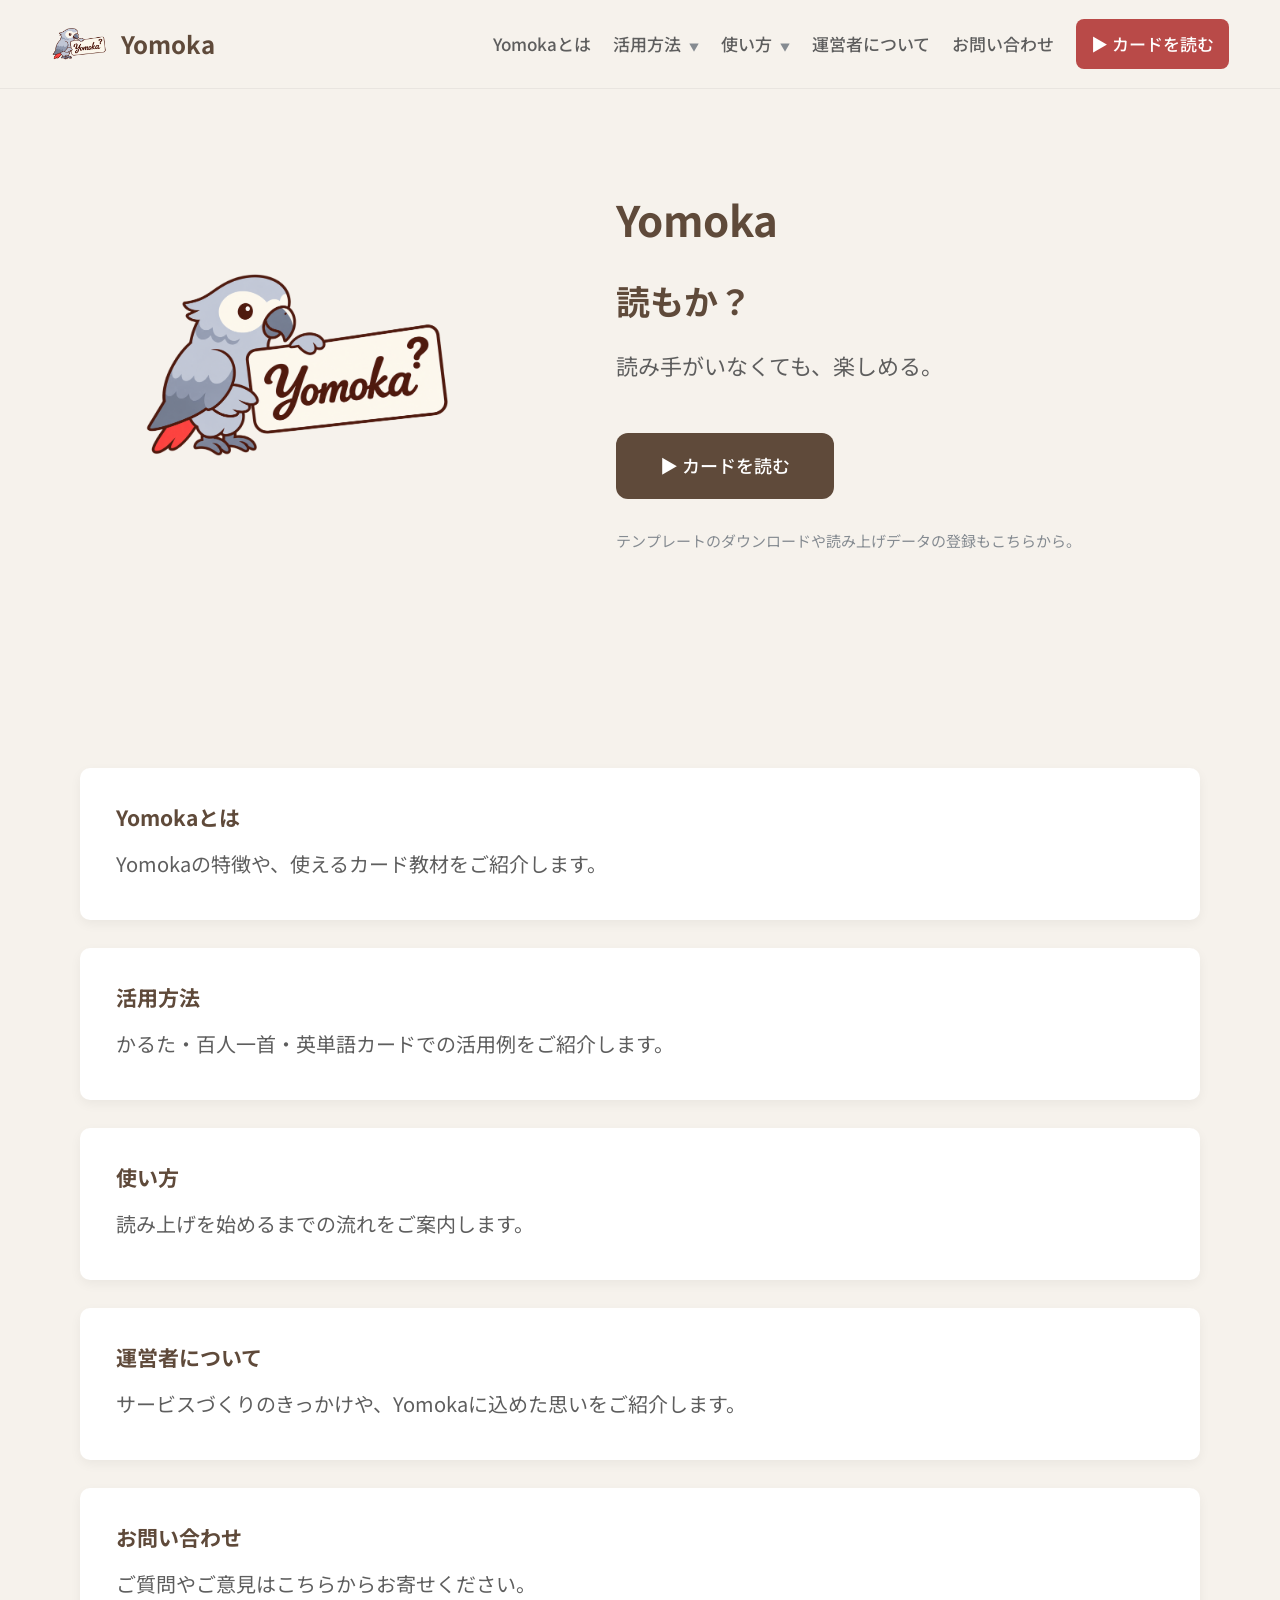
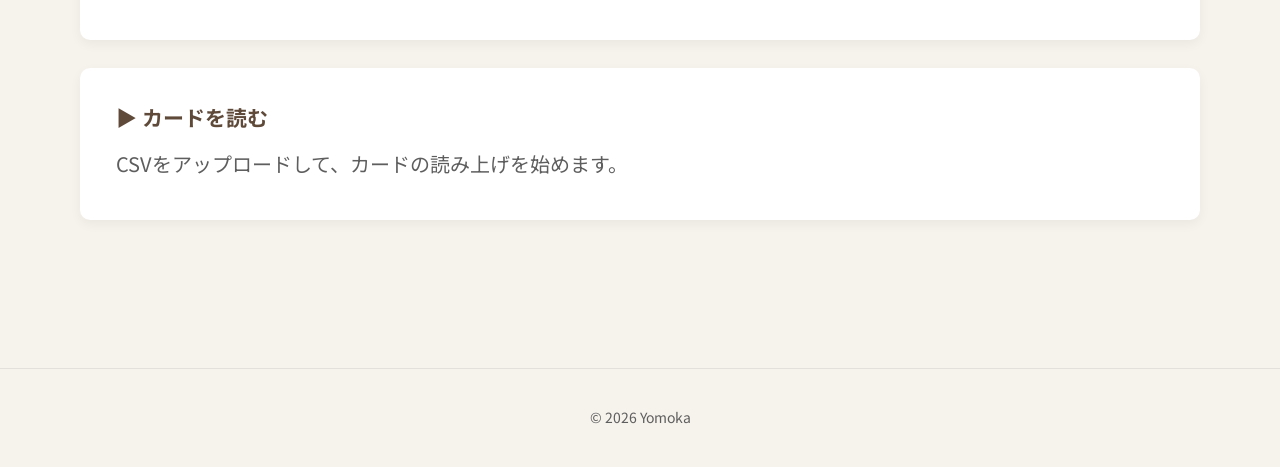
==== index.html @ 69b93a01 "Unify Yomoka site layout and typography" ====
<!DOCTYPE html>
<html lang="ja">
<head>
    <meta charset="UTF-8">
    <meta name="viewport" content="width=device-width, initial-scale=1.0">
    <title>Yomoka｜読もか？ 読み手がいなくても、楽しめる。</title>
    <meta name="description" content="Yomoka（読もか？）は、カード教材の読み手になってくれる読み上げサービスです。かるた・百人一首・英単語カードなどを一人でも楽しめます。">
    <link rel="stylesheet" href="css/style.css">
    <link rel="preconnect" href="https://fonts.googleapis.com">
    <link rel="preconnect" href="https://fonts.gstatic.com" crossorigin>
    <link href="https://fonts.googleapis.com/css2?family=Noto+Sans+JP:wght@400;500;700&display=swap" rel="stylesheet">
</head>
<body>

<header class="header">
    <div class="container header-inner">
        <a href="index.html" class="logo">
            <img src="images/logo.png" alt="Yomoka ロゴ">
            <span>Yomoka</span>
        </a>
        <nav aria-label="メインナビゲーション">
            <ul class="nav">
                <li><a href="about.html">Yomokaとは</a></li>
                <li class="nav-dropdown"><div class="nav-dropdown-label"><a href="use-cases.html">活用方法 <span class="nav-dropdown-indicator" aria-hidden="true">▼</span></a><button class="nav-dropdown-toggle" type="button" aria-expanded="false" aria-controls="case-submenu" aria-label="活用方法の詳細を開く">▼</button></div><ul class="nav-submenu" id="case-submenu"><li><a href="proverb-karuta.html">① 市販のことわざかるたで遊ぶ</a></li><li><a href="hyakunin-isshu.html">② 百人一首で遊ぶ</a></li><li><a href="english-cards.html">③ 英単語カードで英語を学ぶ</a></li></ul></li>
                <li><a href="usage.html">使い方</a></li>
                <li><a href="operator.html">運営者について</a></li>
                <li><a href="https://forms.gle/XRMqAVYMLcaAQ1Hg7" target="_blank" rel="noopener noreferrer">お問い合わせ</a></li>
                <li class="nav-cta"><a href="player.html">▶ カードを読む</a></li>
            </ul>
        </nav>
    </div>
</header>

<main>

    <section class="hero">
        <div class="container hero-content">
            <div class="hero-logo-wrap">
                <img src="images/logo.png" alt="Yomokaロゴ" class="hero-logo">
            </div>
            <div class="hero-copy">
                <h1>Yomoka</h1>
                <p class="catch">読もか？</p>
                <p class="tagline">読み手がいなくても、楽しめる。</p>
                <a href="player.html" class="btn-primary">▶ カードを読む</a>
                <p class="hero-note">テンプレートのダウンロードや読み上げデータの登録もこちらから。</p>
            </div>
        </div>
    </section>

    <section class="section page-links" aria-label="Yomokaのご案内">
        <div class="container">
            <div class="guide-flow">
                <a class="card page-link-card" href="about.html">
                    <h3>Yomokaとは</h3>
                    <p>Yomokaの特徴や、使えるカード教材をご紹介します。</p>
                </a>

                <a class="card page-link-card" href="use-cases.html">
                    <h3>活用方法</h3>
                    <p>かるた・百人一首・英単語カードでの活用例をご紹介します。</p>
                </a>

                <a class="card page-link-card" href="usage.html">
                    <h3>使い方</h3>
                    <p>読み上げを始めるまでの流れをご案内します。</p>
                </a>

                <a class="card page-link-card" href="operator.html">
                    <h3>運営者について</h3>
                    <p>サービスづくりのきっかけや、Yomokaに込めた思いをご紹介します。</p>
                </a>

                <a class="card page-link-card" href="https://forms.gle/XRMqAVYMLcaAQ1Hg7" target="_blank" rel="noopener noreferrer">
                    <h3>お問い合わせ</h3>
                    <p>ご質問やご意見はこちらからお寄せください。</p>
                </a>

                <a class="card page-link-card guide-player-card" href="player.html">
                    <h3>▶ カードを読む</h3>
                    <p>CSVをアップロードして、カードの読み上げを始めます。</p>
                </a>
            </div>
        </div>
    </section>

</main>

<footer>
    <div class="container">
        <p>© 2026 Yomoka</p>
    </div>
</footer>

<script src="js/script.js"></script>

</body>
</html>
---- css/style.css ----
*{margin:0;padding:0;box-sizing:border-box}
/* Final normal-copy scale and title-to-content rhythm. */
html body main.content-page>section.section.content-start{padding-top:64px!important}
html body .content-page .about-lead p,
html body .content-page .operator-content p,
html body .content-page .use-case-intro,
html body .content-page .level-card p,
html body .content-page .usage-step p,
html body .content-page .coming-soon p,
html body .page-links .page-link-card p,
html body .player-intro-content p{font-size:20px!important;line-height:1.8!important}
html body .content-page .use-case-intro:has(.csv-link){font-size:16px!important}
@media(max-width:760px){html body main.content-page>section.section.content-start{padding-top:48px!important}html body .content-page .about-lead p,html body .content-page .operator-content p,html body .content-page .use-case-intro,html body .content-page .level-card p,html body .content-page .usage-step p,html body .coming-soon p,html body .page-links .page-link-card p,html body .player-intro-content p{font-size:18px!important}html body .content-page .use-case-intro:has(.csv-link){font-size:16px!important}}
/* Normal content pages share one outer frame; prose remains readable within it. */
:root{--normal-page-frame:1200px;--normal-page-prose:1120px}
html body .content-page:not(.player-main) .container{width:min(var(--normal-page-frame),92%)!important;max-width:none!important}
html body main.content-page .content-prose{width:93.333%!important;max-width:var(--normal-page-prose)!important;margin-left:auto!important;margin-right:auto!important}
html body .content-page .about-lead p,
html body .content-page .operator-content p,
html body .content-page .operator-content h2,
html body .content-page .use-case-intro{width:93.333%!important;max-width:var(--normal-page-prose)!important;margin-left:auto!important;margin-right:auto!important}
html body .content-page .coming-soon{width:93.333%!important;max-width:var(--normal-page-prose)!important;margin-left:auto!important;margin-right:auto!important}
@media(max-width:640px){html body .content-page:not(.player-main) .container{width:calc(100% - 32px)!important}html body main.content-page .content-prose{width:100%!important;max-width:none!important}html body .content-page .about-lead p,html body .content-page .operator-content p,html body .content-page .operator-content h2,html body .content-page .use-case-intro,html body .content-page .coming-soon{width:100%!important;max-width:none!important}}
html body .content-page .use-case-links .use-case-intro{margin-bottom:0!important}
/* Navigation and content-flow refinements */
/* Final shared layout system: outer frame, prose, cards, and standard pages. */
:root{--layout-outer:1200px;--layout-prose:900px;--layout-card:1200px;--layout-mobile-gutter:16px;--layout-title-space:44px;--layout-content-space:48px;--layout-section-space:64px}.container{width:min(var(--layout-outer),92%)!important;margin-inline:auto!important}body{font-size:17px!important;line-height:1.85!important}.content-page .page-hero{padding:var(--layout-title-space) 0!important}.content-page .page-hero h1:last-child{margin-bottom:0}.content-page>section.section:first-of-type{padding:var(--layout-content-space) 0 var(--layout-section-space)!important}.content-page:not(.player-main)>section.section+section.section{padding:0 0 var(--layout-section-space)!important}.content-page h1{font-size:42px!important;line-height:1.45}.content-page:not(.player-main) h2{font-size:30px!important;line-height:1.55;margin-bottom:24px!important}.content-page:not(.player-main) h3{font-size:21px!important;line-height:1.7}.about-lead,.operator-content,.use-case-links .use-case-intro{max-width:var(--layout-prose)!important;margin-inline:auto!important}.about-lead p,.operator-content p,.use-case-intro{font-size:17px!important;line-height:1.85!important}.use-case-links,.usage-steps,.level-grid,.guide-flow{max-width:var(--layout-card)!important;margin-inline:auto!important}.usage-steps .usage-step,.use-case-links .use-case-link-card{min-height:0!important;padding:32px 36px!important}.operator-content h2{font-size:30px!important;line-height:1.55!important;margin:48px 0 20px!important}.operator-content h2:first-of-type{margin-top:48px!important}.coming-soon{max-width:var(--layout-prose)!important;margin-inline:auto!important}.hero .hero-content{max-width:var(--layout-card)!important;margin-inline:auto!important}.page-links{padding-top:64px!important}.page-links .guide-flow{display:grid;gap:28px}.page-links .page-link-card{min-height:152px;padding:32px 36px!important}.page-links .page-link-card h3{font-size:21px!important}.page-links .page-link-card p{font-size:17px;line-height:1.8}.page-links .page-link-card:hover{transform:translateY(-4px)}@media(max-width:640px){.container{width:calc(100% - (var(--layout-mobile-gutter) * 2))!important}.content-page .page-hero{padding:32px 0!important}.content-page>section.section:first-of-type{padding:40px 0 56px!important}.content-page:not(.player-main)>section.section+section.section{padding-bottom:56px!important}.content-page h1{font-size:34px!important}.content-page:not(.player-main) h2{font-size:26px!important}.content-page:not(.player-main) h3{font-size:20px!important}.about-lead,.operator-content,.use-case-links .use-case-intro{max-width:none!important}.use-case-links,.usage-steps,.level-grid,.guide-flow{max-width:none!important}.usage-steps .usage-step,.use-case-links .use-case-link-card{padding:28px!important}.page-links{padding-top:48px!important}.page-links .page-link-card{min-height:0;padding:28px!important}.page-links .page-link-card p{font-size:17px}}
/* Site-wide type scale and vertical rhythm. */
.content-page .page-hero{padding:68px 0 36px!important}.about-page .page-hero,.operator-page .page-hero{padding:64px 0 28px!important}.section.operator-section{padding:44px 0 72px!important}.section.about-lead-section{padding:30px 0 56px!important}.about-lead p{font-size:19px!important;line-height:1.9}.operator-content p,.use-case-intro{font-size:18px!important;line-height:1.9}.use-case-links .use-case-intro{margin-bottom:28px!important}@media(max-width:640px){.content-page .page-hero,.about-page .page-hero,.operator-page .page-hero{padding:56px 0 28px!important}.section.operator-section{padding:40px 0 60px!important}.section.about-lead-section{padding:28px 0 48px!important}.about-lead p,.operator-content p,.use-case-intro{font-size:17px!important}}
.content-page .page-hero{padding:44px 0!important}.content-page .page-hero h1:last-child{margin-bottom:0}.about-lead{max-width:1120px!important}.use-case-links,.usage-steps,.level-grid{max-width:1120px!important}.use-case-links .use-case-link-card{min-height:220px;padding:38px 44px}.usage-steps .usage-step{padding:36px 40px}.hero .hero-content{max-width:1100px;gap:64px}.guide-flow{max-width:1120px!important}@media(max-width:640px){.content-page .page-hero{padding:36px 0!important}.about-lead,.use-case-links,.usage-steps,.level-grid{max-width:none!important}.use-case-links .use-case-link-card,.usage-steps .usage-step{padding:28px}.hero .hero-content{gap:40px}}
.content-page .page-hero{padding:84px 0 52px}.content-page:not(.operator-page):not(.about-page)>section.section:first-of-type{padding-top:64px}.use-case-links .use-case-intro{max-width:800px;margin:0 0 32px;font-size:17px;line-height:1.9}.player-main{font-size:16px}@media(max-width:900px){h1{font-size:42px!important}h2{font-size:28px!important}.content-page .page-hero{padding:72px 0 44px}}@media(max-width:640px){h1{font-size:34px!important}h2{font-size:26px!important}.section{padding:64px 0!important}.content-page .page-hero{padding:60px 0 36px}.content-page:not(.operator-page):not(.about-page)>section.section:first-of-type{padding-top:48px}.use-case-links .use-case-intro{font-size:16px;margin-bottom:24px}}
/* Common navigation: desktop dropdown and touch-friendly mobile menu. */
/* Keep the submenu connected to its parent so the pointer never crosses a gap. */
.nav-dropdown>.nav-submenu{top:100%;margin-top:0;transform:translateY(0)}
.nav-dropdown{position:relative}.nav-dropdown-label{display:flex;align-items:center}.nav-dropdown-indicator{font-size:10px;color:var(--sub);margin-left:4px}.nav-dropdown-toggle,.nav-toggle{display:none}.nav-submenu{position:absolute;top:calc(100% + 12px);left:-16px;z-index:1000;min-width:270px;padding:10px;background:var(--white);border:1px solid rgba(95,74,58,.12);border-radius:10px;box-shadow:0 10px 24px rgba(0,0,0,.1);opacity:0;visibility:hidden;transform:translateY(-4px);pointer-events:none;transition:opacity .18s ease,transform .18s ease,visibility .18s}.nav-dropdown:hover>.nav-submenu,.nav-dropdown:focus-within>.nav-submenu{opacity:1;visibility:visible;transform:translateY(0);pointer-events:auto}.nav-submenu a{display:block;padding:10px 12px;border-radius:6px;font-size:14px;line-height:1.55;white-space:normal}.nav-submenu a:hover,.nav-submenu a:focus-visible{background:rgba(95,74,58,.08);color:var(--brown)}@media(max-width:760px){.header-inner{position:relative}.nav-toggle{display:inline-flex;align-items:center;justify-content:center;margin-left:auto;padding:8px 12px;border:1px solid rgba(95,74,58,.22);border-radius:8px;background:var(--white);color:var(--brown);font:inherit;font-size:14px;cursor:pointer}.header .nav{display:none!important;position:absolute;top:calc(100% + 8px);right:0;width:min(360px,92vw);padding:12px;background:var(--bg);border:1px solid rgba(95,74,58,.12);border-radius:10px;box-shadow:0 12px 28px rgba(0,0,0,.12);flex-direction:column;align-items:stretch;gap:0!important}.header .nav.nav-open{display:flex!important}.header .nav>li{width:100%}.header .nav>li>a,.nav-dropdown-label>a{display:block;padding:10px 8px}.nav-dropdown-label{justify-content:space-between}.nav-dropdown-toggle{display:inline-flex;align-items:center;justify-content:center;width:38px;height:38px;border:0;border-radius:6px;background:transparent;color:var(--brown);font-size:12px;cursor:pointer}.nav-submenu{display:none!important;position:static;min-width:0;margin:0 0 6px 12px;padding:4px;background:rgba(255,255,255,.6);border:0;border-left:2px solid rgba(95,74,58,.18);border-radius:0;box-shadow:none;opacity:1;visibility:visible;transform:none;pointer-events:auto}.nav-dropdown.is-open>.nav-submenu{display:block!important}.nav-submenu a{padding:9px 12px;font-size:14px}.header .nav .nav-cta{margin-top:8px}.header .nav .nav-cta a{display:block;text-align:center}}
/* About page: a spacious introduction followed by consistently sized cards. */
.about-page .page-hero{padding:84px 0 24px}.section.about-lead-section{padding:30px 0 72px}.about-lead{max-width:800px;margin:0 auto}.about-lead p{font-size:18px;line-height:1.9;margin:0 0 16px}.section.about-section{padding:0 0 80px}.about-section h2{font-size:30px;line-height:1.5;margin:0 0 34px}.about-card-grid{gap:32px}.about-page .about-card-grid .card{display:flex;flex-direction:column;justify-content:center;align-items:center;padding:36px 32px;text-align:center;font-size:38px}.about-page .about-card-grid .card h3{margin-top:16px;font-size:19px;line-height:1.7;font-weight:500;color:var(--gray)}.about-scene-grid .card,.about-feature-grid .card{min-height:190px}.about-material-grid .card{min-height:150px}.about-page .note{max-width:800px;margin:28px auto 0;line-height:1.8}@media(max-width:640px){.about-page .page-hero{padding:64px 0 20px}.section.about-lead-section{padding:28px 0 56px}.about-lead{width:92%}.about-lead p{font-size:17px;line-height:1.9;margin-bottom:14px}.section.about-section{padding-bottom:60px}.about-section h2{font-size:26px;margin-bottom:28px}.about-card-grid{gap:20px}.about-page .about-card-grid .card{min-height:160px;padding:30px 24px;font-size:34px}.about-page .about-card-grid .card h3{font-size:18px;margin-top:14px}.about-page .about-material-grid{grid-template-columns:repeat(2,1fr)}.about-page .about-material-grid .card{min-height:132px;padding:24px 14px}.about-page .about-material-grid .card h3{font-size:17px}.about-page .note{margin-top:24px}}
/* Operator page: a calm, single-column reading layout. */
.operator-page .page-hero{padding:84px 0 50px}.section.operator-section{padding:56px 0 96px}.operator-content{max-width:800px;margin:0 auto}.operator-content p{margin:0 0 18px;font-size:16px;line-height:2}.operator-content h2{margin:56px 0 20px;font-size:28px;line-height:1.5;text-align:left;color:var(--brown);font-weight:700}.operator-content h2:first-of-type{margin-top:52px}@media(max-width:640px){.operator-page .page-hero{padding:64px 0 40px}.section.operator-section{padding:44px 0 64px}.operator-content{width:92%}.operator-content p{font-size:16px;line-height:1.95;margin-bottom:16px}.operator-content h2{font-size:24px;margin:46px 0 16px;line-height:1.55}.operator-content h2:first-of-type{margin-top:42px}}
.nav{align-items:center!important;gap:22px!important}.nav a{white-space:nowrap}.nav-cta a{display:inline-block;background:var(--accent);color:var(--white)!important;padding:9px 15px;border-radius:8px}.nav-cta a:hover{opacity:.9}
.guide-flow{display:grid;grid-template-columns:1fr;gap:24px;max-width:780px;margin:auto}.guide-flow .page-link-card{padding:34px 40px}.use-case-links{display:grid;gap:28px;max-width:860px}.use-case-link-card{display:block;min-height:240px;padding:42px 48px}.use-case-link-card span{display:block;color:var(--accent);font-size:22px;font-weight:700;margin-bottom:10px}.use-case-link-card h2{font-size:28px;text-align:left;margin-bottom:18px}.use-case-link-card p{color:var(--brown);font-weight:700}.level-grid{grid-template-columns:1fr!important;gap:36px!important;max-width:860px}.level-card{padding:40px}.level-card h2{font-size:24px;color:var(--brown);font-weight:700;text-align:left;margin-bottom:20px}.level-card .placeholder{min-height:220px!important}.usage-steps{display:grid;gap:32px;max-width:860px}.usage-step{padding:40px}.usage-step .step-number{font-size:30px;margin-bottom:8px}.usage-step h2{font-size:25px;text-align:left;margin-bottom:18px}.usage-step p{margin-top:0}.usage-step .placeholder{min-height:220px}@media(max-width:900px){.nav{gap:12px!important;font-size:13px}.nav-cta a{padding:8px 10px}}@media(max-width:760px){.use-case-link-card{min-height:210px;padding:32px}.use-case-link-card h2{font-size:24px}.level-card,.usage-step{padding:28px}.level-card .placeholder,.usage-step .placeholder{min-height:180px!important}}
html{scroll-behavior:smooth}
body{font-family:"Noto Sans JP",sans-serif;background:#F6F2EC;color:#5E5E5E;line-height:1.9;font-size:18px}
img{max-width:100%;display:block}
a{text-decoration:none;color:inherit}
ul{list-style:none}
:root{--bg:#F6F2EC;--brown:#5F4A3A;--gray:#5E5E5E;--sub:#858B91;--accent:#B94A48;--white:#fff}
.container{width:min(1200px,92%);margin:auto}
.section{padding:76px 0}
h1{font-size:42px;color:var(--brown);font-weight:700;margin-bottom:12px}
h2{font-size:30px;color:var(--brown);text-align:center;margin-bottom:40px;font-weight:700}
h3{font-size:21px;font-weight:400;color:var(--gray);line-height:1.7}
p{color:var(--gray);font-weight:400}.center{text-align:center}
.header{position:fixed;top:0;left:0;width:100%;background:rgba(246,242,236,.96);backdrop-filter:blur(10px);z-index:999;border-bottom:1px solid rgba(0,0,0,.05)}
.header-inner{min-height:88px;padding:12px 0;display:flex;justify-content:space-between;align-items:center}
.logo{display:flex;align-items:center;gap:12px;font-weight:700;color:var(--brown);font-size:24px}.logo img{width:58px;height:auto}
.nav{display:flex;align-items:center;gap:22px}.nav a{color:var(--gray);transition:.25s;font-weight:500;white-space:nowrap}.nav a:hover{color:var(--brown)}.nav-cta a{display:inline-block;background:var(--accent);color:var(--white);padding:9px 15px;border-radius:8px}.nav-cta a:hover{color:var(--white);opacity:.9}
.hero{padding:180px 0 150px}.hero-content{display:grid;grid-template-columns:minmax(280px,.9fr) minmax(0,1.1fr);gap:80px;align-items:center;max-width:980px}.hero-logo-wrap{display:flex;justify-content:center;align-items:center}.hero-logo{width:min(330px,80%);margin:auto}.hero-copy{text-align:left}.catch{font-size:34px;color:var(--brown);font-weight:700;margin-bottom:12px}.tagline{font-size:22px;margin-bottom:48px}.btn-primary{display:inline-block;background:var(--brown);color:#fff;padding:16px 44px;border-radius:12px;transition:.25s;font-size:18px;font-weight:500}.btn-primary:hover{transform:translateY(-2px);opacity:.92}.hero-note{margin-top:28px;color:var(--sub);font-size:15px}
.card{background:var(--white);border-radius:10px;padding:28px;box-shadow:0 4px 12px rgba(0,0,0,.05);transition:.25s}.card:hover{transform:translateY(-4px);box-shadow:0 10px 24px rgba(0,0,0,.08)}.card p{margin-top:18px}.note{margin-top:28px;text-align:center;font-size:15px;color:var(--sub)}
.grid{display:grid;gap:28px}.grid-2{grid-template-columns:repeat(2,1fr)}.grid-3{grid-template-columns:repeat(3,1fr)}.grid .card{text-align:center;font-size:40px}.grid .card h3{margin-top:16px}
.steps{display:grid;grid-template-columns:1fr auto 1fr auto 1fr;gap:24px;align-items:center}.step{background:#fff;border-radius:12px;padding:40px 28px;text-align:center;box-shadow:0 4px 12px rgba(0,0,0,.05)}.step-number{font-size:42px;color:var(--brown);font-weight:700;margin-bottom:18px}.arrow{font-size:36px;color:var(--brown)}
footer{margin-top:72px;padding:36px 0;border-top:1px solid rgba(0,0,0,.08);text-align:center;color:var(--sub);font-size:14px}
@media(max-width:900px){h1{font-size:46px}h2{font-size:30px}.nav{gap:22px;font-size:15px}.grid-3{grid-template-columns:repeat(2,1fr)}.steps{grid-template-columns:1fr}.arrow{transform:rotate(90deg);margin:auto}.hero-content{grid-template-columns:1fr;gap:50px;text-align:center}.hero-copy{text-align:center}.hero-logo{width:min(280px,65%)}}
@media(max-width:640px){.header-inner{min-height:72px;padding:8px 0}.logo img{width:50px}.logo span{display:none}.nav{display:none}.hero{padding-top:132px;padding-bottom:100px}.hero-logo{width:220px}h1{font-size:38px}.catch{font-size:28px}.tagline{font-size:18px}.section{padding:80px 0}h2{font-size:28px;margin-bottom:40px}.grid-2,.grid-3{grid-template-columns:1fr}.card{padding:28px}.btn-primary{width:100%;max-width:320px}footer{margin-top:80px}}
/* Content pages */
.content-page{padding-top:88px}.page-hero{padding:110px 0 80px;text-align:center;background:rgba(255,255,255,.35)}.page-hero h1{margin-bottom:12px}.page-hero p{font-size:19px}.section-compact{padding-top:0}.page-action{margin-top:44px}.page-link-card{display:block;text-align:left!important;font-size:inherit!important}.page-link-card h3{color:var(--brown);font-size:22px;font-weight:700}.page-link-card p{margin-top:10px}.page-link-card:hover{color:inherit}.placeholder{min-height:170px;margin-top:28px;border:2px dashed rgba(95,74,58,.28);border-radius:12px;background:rgba(255,255,255,.42);display:flex;align-items:center;justify-content:center;text-align:center;padding:24px;color:var(--sub);font-size:14px}.use-case{scroll-margin-top:110px}.use-case + .use-case{margin-top:80px}.use-case-heading{font-size:28px;text-align:left;margin-bottom:24px}.use-case-intro{max-width:800px;margin-bottom:28px}.csv-link{color:var(--brown);font-weight:700;text-decoration:underline;text-underline-offset:4px}.level-grid{display:grid;grid-template-columns:repeat(2,minmax(0,1fr));gap:32px}.level-card h3{font-size:21px;color:var(--brown);font-weight:700}.level-card p{margin-top:16px}.level-card .placeholder{min-height:150px}.coming-soon{max-width:720px;margin:auto;text-align:center}.coming-soon p{margin-top:18px}@media(max-width:900px){.nav{gap:16px;font-size:14px}.level-grid{grid-template-columns:1fr}}@media(max-width:760px){.nav{display:none}.content-page{padding-top:72px}.page-hero{padding:80px 0 60px}.page-hero p{font-size:16px}.use-case + .use-case{margin-top:56px}.use-case-heading{font-size:24px}}
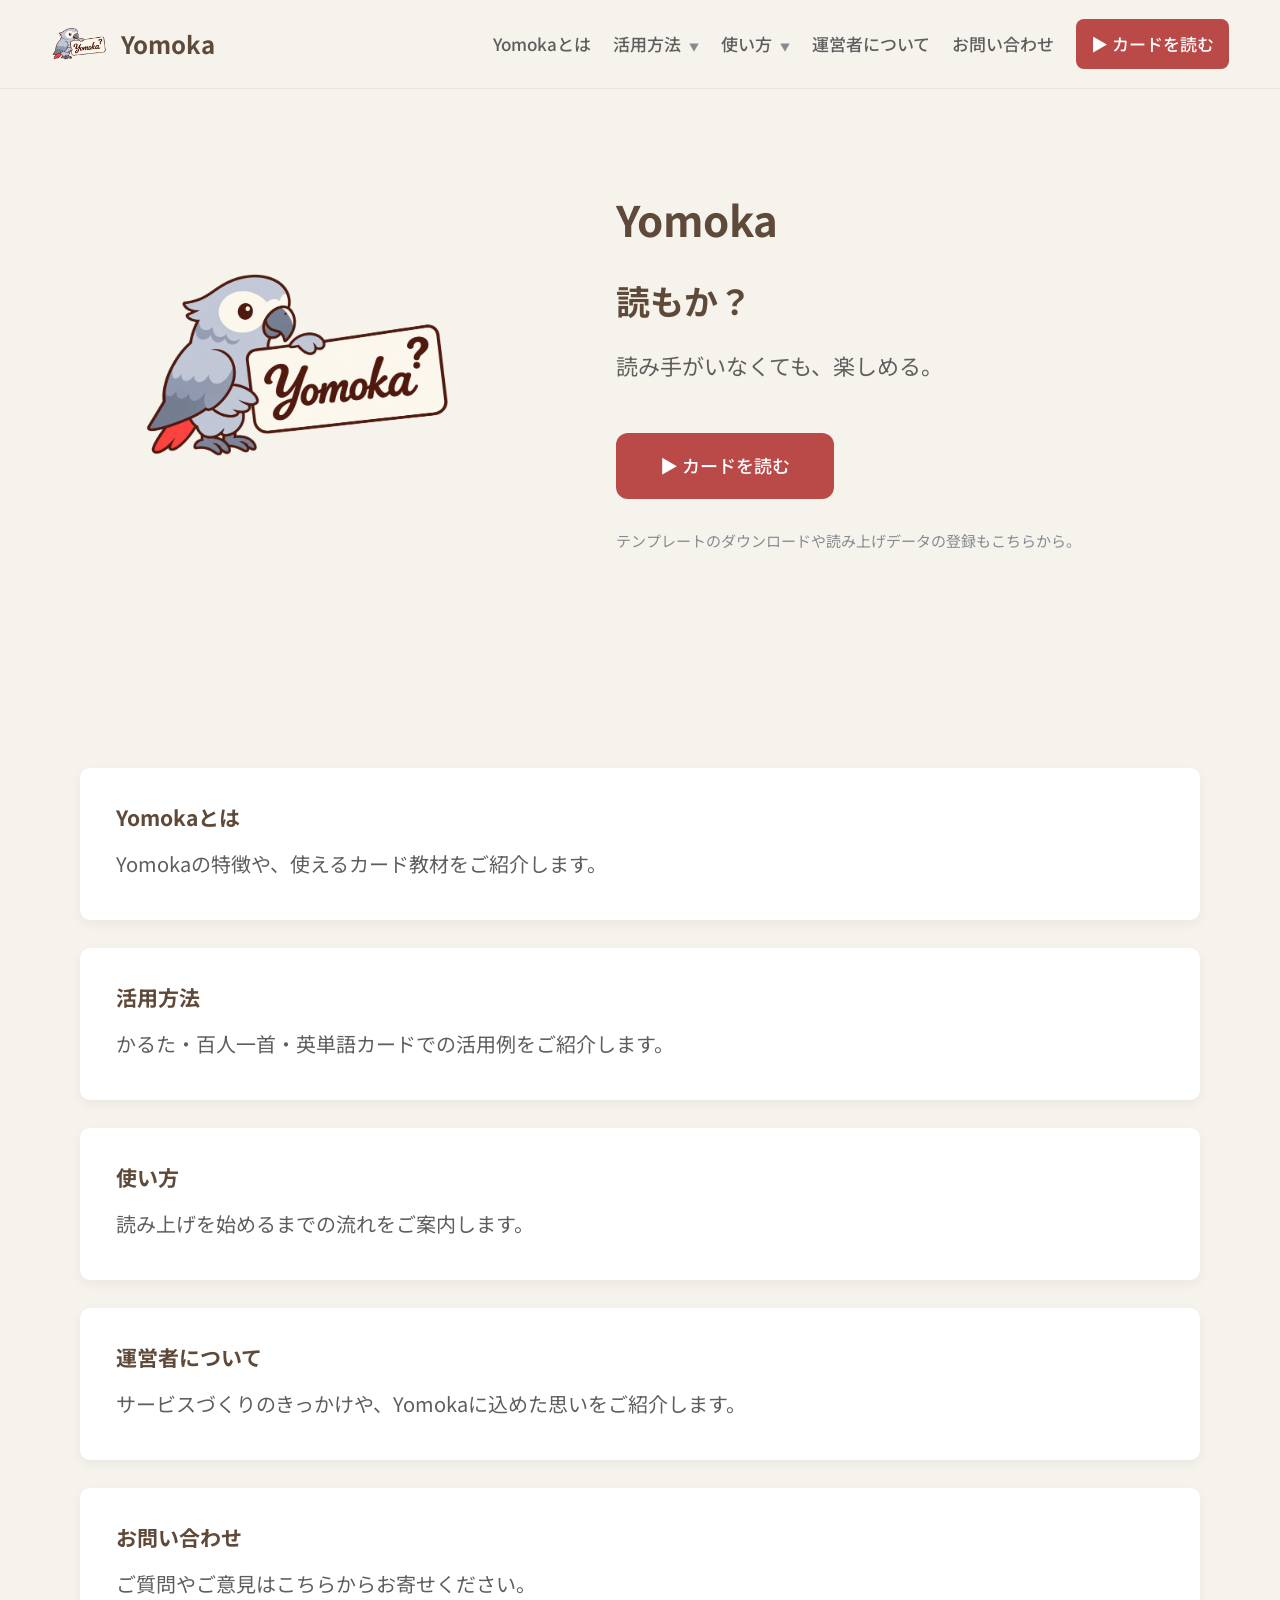
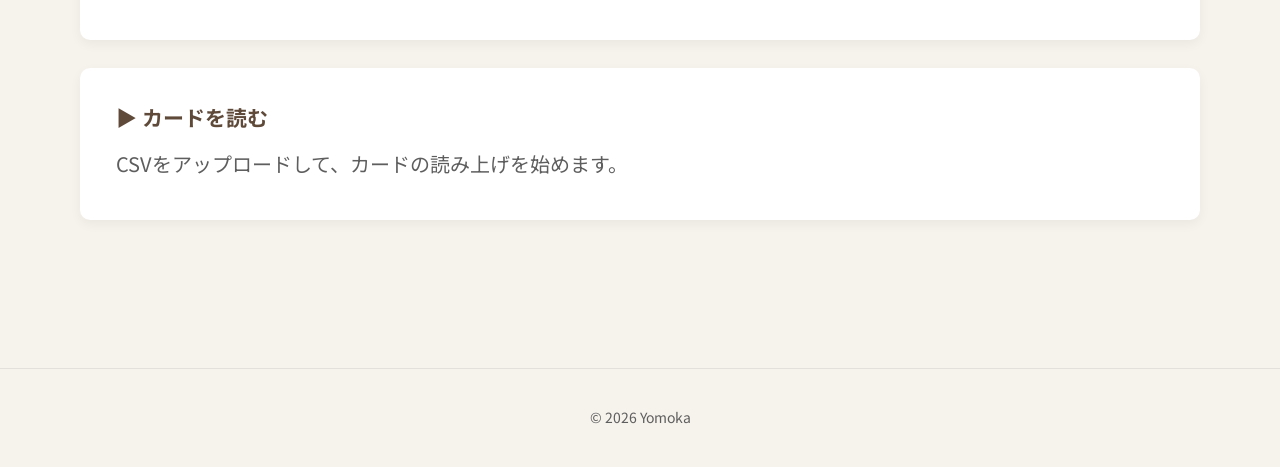
==== commit 83cc131d: "Google Analyticsを導入" ====
--- a/index.html
+++ b/index.html
@@ -1,6 +1,16 @@
 <!DOCTYPE html>
 <html lang="ja">
 <head>
+<!-- Google tag (gtag.js) -->
+<script async src="https://www.googletagmanager.com/gtag/js?id=G-VE0PL207WV"></script>
+<script>
+  window.dataLayer = window.dataLayer || [];
+  function gtag(){dataLayer.push(arguments);}
+  gtag('js', new Date());
+
+  gtag('config', 'G-VE0PL207WV');
+</script>
+
     <meta charset="UTF-8">
     <meta name="viewport" content="width=device-width, initial-scale=1.0">
     <title>Yomoka｜読もか？ 読み手がいなくても、楽しめる。</title>
--- a/css/style.css
+++ b/css/style.css
@@ -64,3 +64,56 @@
 @media(max-width:640px){.header-inner{min-height:72px;padding:8px 0}.logo img{width:50px}.logo span{display:none}.nav{display:none}.hero{padding-top:132px;padding-bottom:100px}.hero-logo{width:220px}h1{font-size:38px}.catch{font-size:28px}.tagline{font-size:18px}.section{padding:80px 0}h2{font-size:28px;margin-bottom:40px}.grid-2,.grid-3{grid-template-columns:1fr}.card{padding:28px}.btn-primary{width:100%;max-width:320px}footer{margin-top:80px}}
 /* Content pages */
 .content-page{padding-top:88px}.page-hero{padding:110px 0 80px;text-align:center;background:rgba(255,255,255,.35)}.page-hero h1{margin-bottom:12px}.page-hero p{font-size:19px}.section-compact{padding-top:0}.page-action{margin-top:44px}.page-link-card{display:block;text-align:left!important;font-size:inherit!important}.page-link-card h3{color:var(--brown);font-size:22px;font-weight:700}.page-link-card p{margin-top:10px}.page-link-card:hover{color:inherit}.placeholder{min-height:170px;margin-top:28px;border:2px dashed rgba(95,74,58,.28);border-radius:12px;background:rgba(255,255,255,.42);display:flex;align-items:center;justify-content:center;text-align:center;padding:24px;color:var(--sub);font-size:14px}.use-case{scroll-margin-top:110px}.use-case + .use-case{margin-top:80px}.use-case-heading{font-size:28px;text-align:left;margin-bottom:24px}.use-case-intro{max-width:800px;margin-bottom:28px}.csv-link{color:var(--brown);font-weight:700;text-decoration:underline;text-underline-offset:4px}.level-grid{display:grid;grid-template-columns:repeat(2,minmax(0,1fr));gap:32px}.level-card h3{font-size:21px;color:var(--brown);font-weight:700}.level-card p{margin-top:16px}.level-card .placeholder{min-height:150px}.coming-soon{max-width:720px;margin:auto;text-align:center}.coming-soon p{margin-top:18px}@media(max-width:900px){.nav{gap:16px;font-size:14px}.level-grid{grid-template-columns:1fr}}@media(max-width:760px){.nav{display:none}.content-page{padding-top:72px}.page-hero{padding:80px 0 60px}.page-hero p{font-size:16px}.use-case + .use-case{margin-top:56px}.use-case-heading{font-size:24px}}
+
+.usage-step .usage-image{width:100%;height:auto;margin-top:28px}
+
+/* Compact overview cards, scoped to the use-cases page. */
+.use-cases-page .use-case-links { grid-template-rows: auto repeat(3, 1fr); }
+.use-cases-page .use-case-link-card {
+  display: flex;
+  align-items: center;
+  justify-content: space-between;
+  gap: 24px;
+  padding: 22px 36px !important;
+  transition: box-shadow .18s ease;
+}
+.content-page.use-cases-page .use-case-link-card h2 {
+  flex: 1;
+  min-width: 0;
+  margin: 0 !important;
+  color: var(--brown);
+}
+.use-cases-page .use-case-link-card p {
+  flex-shrink: 0;
+  margin: 0;
+  color: var(--sub);
+  font-weight: 500;
+  white-space: nowrap;
+}
+.use-cases-page .use-case-link-card:hover { transform: none; box-shadow: 0 4px 12px rgba(0,0,0,.05); }
+@media (hover: hover) {
+  .use-cases-page .use-case-link-card:hover { box-shadow: 0 6px 16px rgba(95,74,58,.12); }
+}
+.use-cases-page .use-case-link-card:focus-visible { outline: 2px solid var(--brown); outline-offset: 4px; }
+@media (max-width: 640px) {
+  .use-cases-page .use-case-link-card { gap: 12px; padding: 20px 24px !important; }
+}
+@media (prefers-reduced-motion: reduce) {
+  .use-cases-page .use-case-link-card { transition: none; }
+}
+
+/* Proverb karuta illustrations and the pause between readings. */
+.proverb-visual, .learning-visual { width: min(760px, 100%); margin: 28px auto 0; }
+.proverb-illustration, .learning-illustration { width: 100%; height: auto; }
+.proverb-wait-flow { display: flex; flex-direction: column; align-items: center; gap: 12px; margin: 16px 0; color: var(--brown); font-size: 18px; font-weight: 500; line-height: 1.6; }
+.proverb-flow-arrow, .learning-flow-arrow { position: relative; display: block; width: 1px; height: 20px; background: var(--sub); }
+.proverb-flow-arrow::after, .learning-flow-arrow::after { content: ""; position: absolute; bottom: 0; left: 50%; width: 6px; height: 6px; border-right: 1px solid var(--sub); border-bottom: 1px solid var(--sub); transform: translateX(-50%) rotate(45deg); }
+
+/* Home Hero CTA: match header CTA colors and hover without changing geometry. */
+.hero .hero-copy > .btn-primary[href="player.html"] { background: var(--accent); color: var(--white); }
+.hero .hero-copy > .btn-primary[href="player.html"]:hover { transform: none; opacity: .9; }
+
+/* Hyakunin isshu downloads and consecutive illustration scenes. */
+.btn-primary.hyakunin-download { width: auto; max-width: 100%; margin-top: 24px; padding: 10px 20px; border-radius: 8px; background: var(--bg); color: var(--brown); font-size: 16px; text-align: center; }
+.btn-primary.hyakunin-download:hover { transform: none; opacity: .9; }
+.hyakunin-sequence .learning-flow-arrow { margin: 20px auto; }
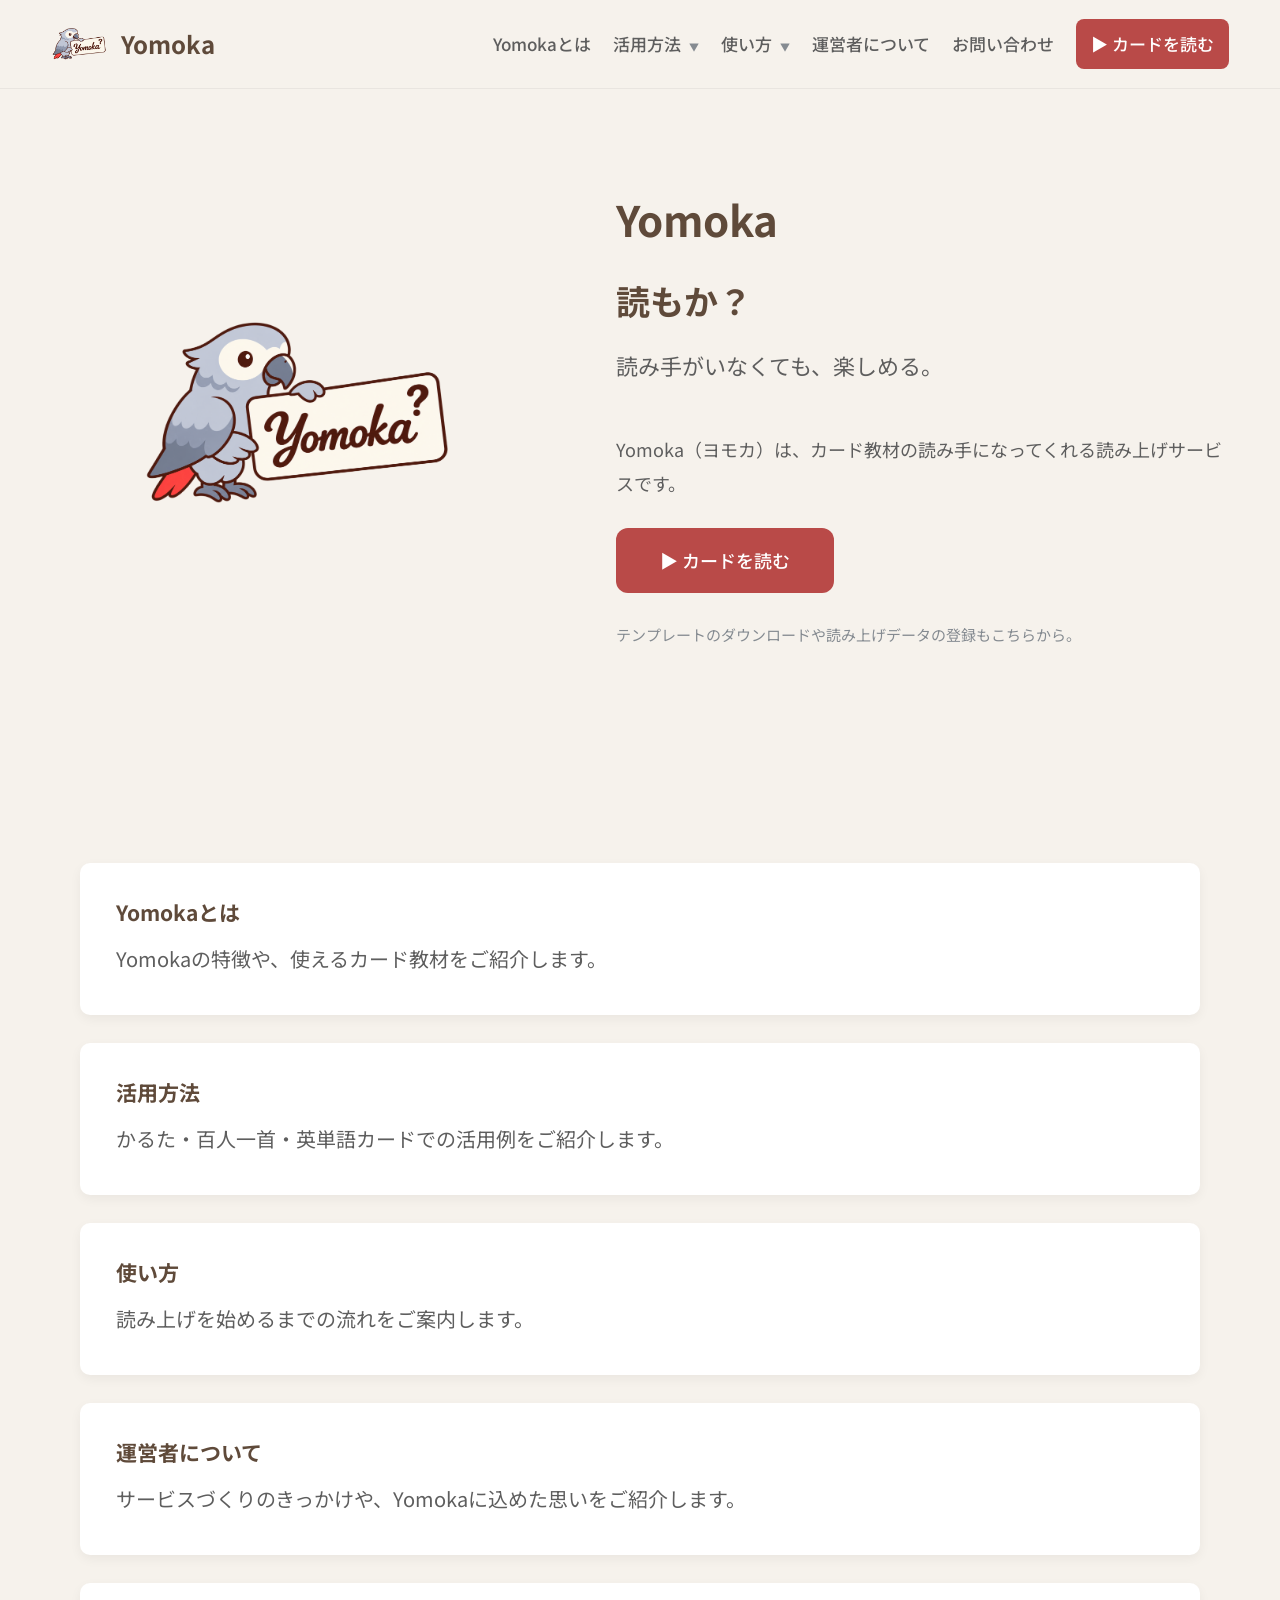
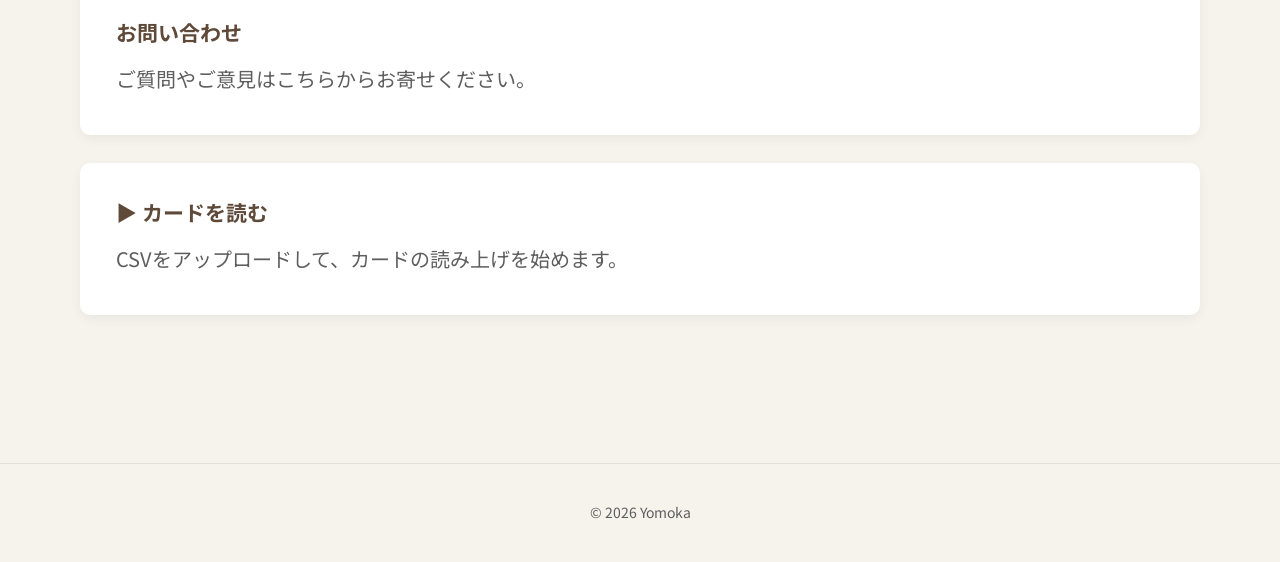
==== commit 38563f78: "トップページのサービス説明を改善" ====
--- a/index.html
+++ b/index.html
@@ -13,8 +13,8 @@
 
     <meta charset="UTF-8">
     <meta name="viewport" content="width=device-width, initial-scale=1.0">
-    <title>Yomoka｜読もか？ 読み手がいなくても、楽しめる。</title>
-    <meta name="description" content="Yomoka（読もか？）は、カード教材の読み手になってくれる読み上げサービスです。かるた・百人一首・英単語カードなどを一人でも楽しめます。">
+    <title>Yomoka｜カード教材の読み上げサービス</title>
+    <meta name="description" content="Yomoka（読もか？）は、カード教材の読み手になってくれる読み上げサービスです。かるた・百人一首・英単語カードなどを一人でも楽しめます。"><link rel="canonical" href="https://hello-yomoka.github.io/">
     <link rel="stylesheet" href="css/style.css">
     <link rel="preconnect" href="https://fonts.googleapis.com">
     <link rel="preconnect" href="https://fonts.gstatic.com" crossorigin>
@@ -31,7 +31,7 @@
         <nav aria-label="メインナビゲーション">
             <ul class="nav">
                 <li><a href="about.html">Yomokaとは</a></li>
-                <li class="nav-dropdown"><div class="nav-dropdown-label"><a href="use-cases.html">活用方法 <span class="nav-dropdown-indicator" aria-hidden="true">▼</span></a><button class="nav-dropdown-toggle" type="button" aria-expanded="false" aria-controls="case-submenu" aria-label="活用方法の詳細を開く">▼</button></div><ul class="nav-submenu" id="case-submenu"><li><a href="proverb-karuta.html">① 市販のことわざかるたで遊ぶ</a></li><li><a href="hyakunin-isshu.html">② 百人一首で遊ぶ</a></li><li><a href="english-cards.html">③ 英単語カードで英語を学ぶ</a></li></ul></li>
+                <li class="nav-dropdown"><div class="nav-dropdown-label"><a href="use-cases.html">活用方法 <span class="nav-dropdown-indicator" aria-hidden="true">▼</span></a><button class="nav-dropdown-toggle" type="button" aria-expanded="false" aria-controls="case-submenu" aria-label="活用方法の詳細を開く">▼</button></div><ul class="nav-submenu" id="case-submenu"><li><a href="use-cases.html">活用方法一覧</a></li><li><a href="proverb-karuta.html">① 市販のことわざかるたで遊ぶ</a></li><li><a href="hyakunin-isshu.html">② 百人一首で遊ぶ</a></li><li><a href="english-cards.html">③ 英単語カードで英語を学ぶ</a></li></ul></li>
                 <li><a href="usage.html">使い方</a></li>
                 <li><a href="operator.html">運営者について</a></li>
                 <li><a href="https://forms.gle/XRMqAVYMLcaAQ1Hg7" target="_blank" rel="noopener noreferrer">お問い合わせ</a></li>
@@ -52,6 +52,7 @@
                 <h1>Yomoka</h1>
                 <p class="catch">読もか？</p>
                 <p class="tagline">読み手がいなくても、楽しめる。</p>
+                <p class="use-case-intro">Yomoka（ヨモカ）は、カード教材の読み手になってくれる読み上げサービスです。</p>
                 <a href="player.html" class="btn-primary">▶ カードを読む</a>
                 <p class="hero-note">テンプレートのダウンロードや読み上げデータの登録もこちらから。</p>
             </div>
--- a/css/style.css
+++ b/css/style.css
@@ -117,3 +117,31 @@
 .btn-primary.hyakunin-download { width: auto; max-width: 100%; margin-top: 24px; padding: 10px 20px; border-radius: 8px; background: var(--bg); color: var(--brown); font-size: 16px; text-align: center; }
 .btn-primary.hyakunin-download:hover { transform: none; opacity: .9; }
 .hyakunin-sequence .learning-flow-arrow { margin: 20px auto; }
+
+/* CSV guide: page-local layout and examples. */
+.csv-guide .csv-guide-intro,.csv-guide .csv-guide-point p,.csv-guide .csv-guide-summary{font-size:20px;line-height:1.8}
+.csv-guide .csv-guide-point{margin-top:48px}
+.csv-guide .csv-guide-point h2{text-align:left;margin:0 0 20px;color:var(--brown)}
+.csv-guide .csv-guide-point p+p{margin-top:16px}
+.csv-guide .csv-guide-heading .csv-guide-number{font-size:16px;font-weight:500;color:var(--sub);margin-bottom:8px}
+.csv-guide .csv-guide-key{margin-top:20px;color:var(--brown)}
+.csv-guide .csv-guide-table-wrap{overflow-x:auto;margin:24px 0;max-width:100%}
+.csv-guide .csv-guide-table-wrap:focus-visible{outline:2px solid var(--brown);outline-offset:4px}
+.csv-guide table{width:100%;border-collapse:collapse;table-layout:fixed;font-size:17px;line-height:1.7}
+.csv-guide caption{text-align:left;color:var(--brown);font-weight:500;margin-bottom:10px}
+.csv-guide th,.csv-guide td{text-align:left;vertical-align:top;padding:14px 16px;border:1px solid rgba(95,74,58,.18);overflow-wrap:anywhere}
+.csv-guide th{background:rgba(95,74,58,.06);color:var(--brown)}
+.csv-guide .csv-guide-empty{color:var(--sub)}
+.csv-guide .csv-guide-summary{padding-left:1em;list-style-type:"・"}
+.csv-guide .csv-guide-summary li+li{margin-top:6px}
+@media(max-width:760px){.csv-guide .csv-guide-intro,.csv-guide .csv-guide-point p,.csv-guide .csv-guide-summary{font-size:18px}.csv-guide .csv-guide-point{margin-top:36px}.csv-guide table{min-width:560px;font-size:16px}.csv-guide th,.csv-guide td{padding:12px}.csv-guide .csv-guide-heading .csv-guide-number{font-size:15px}}
+
+.csv-guide .csv-guide-heading--illustrated{display:flex;align-items:center;gap:20px;margin-bottom:20px}
+.csv-guide .csv-guide-heading--illustrated h2{margin:0!important;font-size:32px!important;font-weight:700}
+.csv-guide .csv-guide-point-image{display:block;width:168px;max-width:100%;height:auto;flex-shrink:0}
+@media(max-width:760px){.csv-guide .csv-guide-heading--illustrated{flex-direction:column;align-items:flex-start;gap:16px}.csv-guide .csv-guide-heading--illustrated h2{font-size:28px!important}}
+
+/* Point cards use the same surface as the usage page, without interactive hover effects. */
+.csv-guide .csv-guide-point-card{background:var(--white);border-radius:10px;box-shadow:0 4px 12px rgba(0,0,0,.05);padding:32px 36px;min-width:0}
+.csv-guide .csv-guide-point-card+.csv-guide-point-card{margin-top:32px}
+@media(max-width:760px){.csv-guide .csv-guide-point-card{padding:24px 20px}}
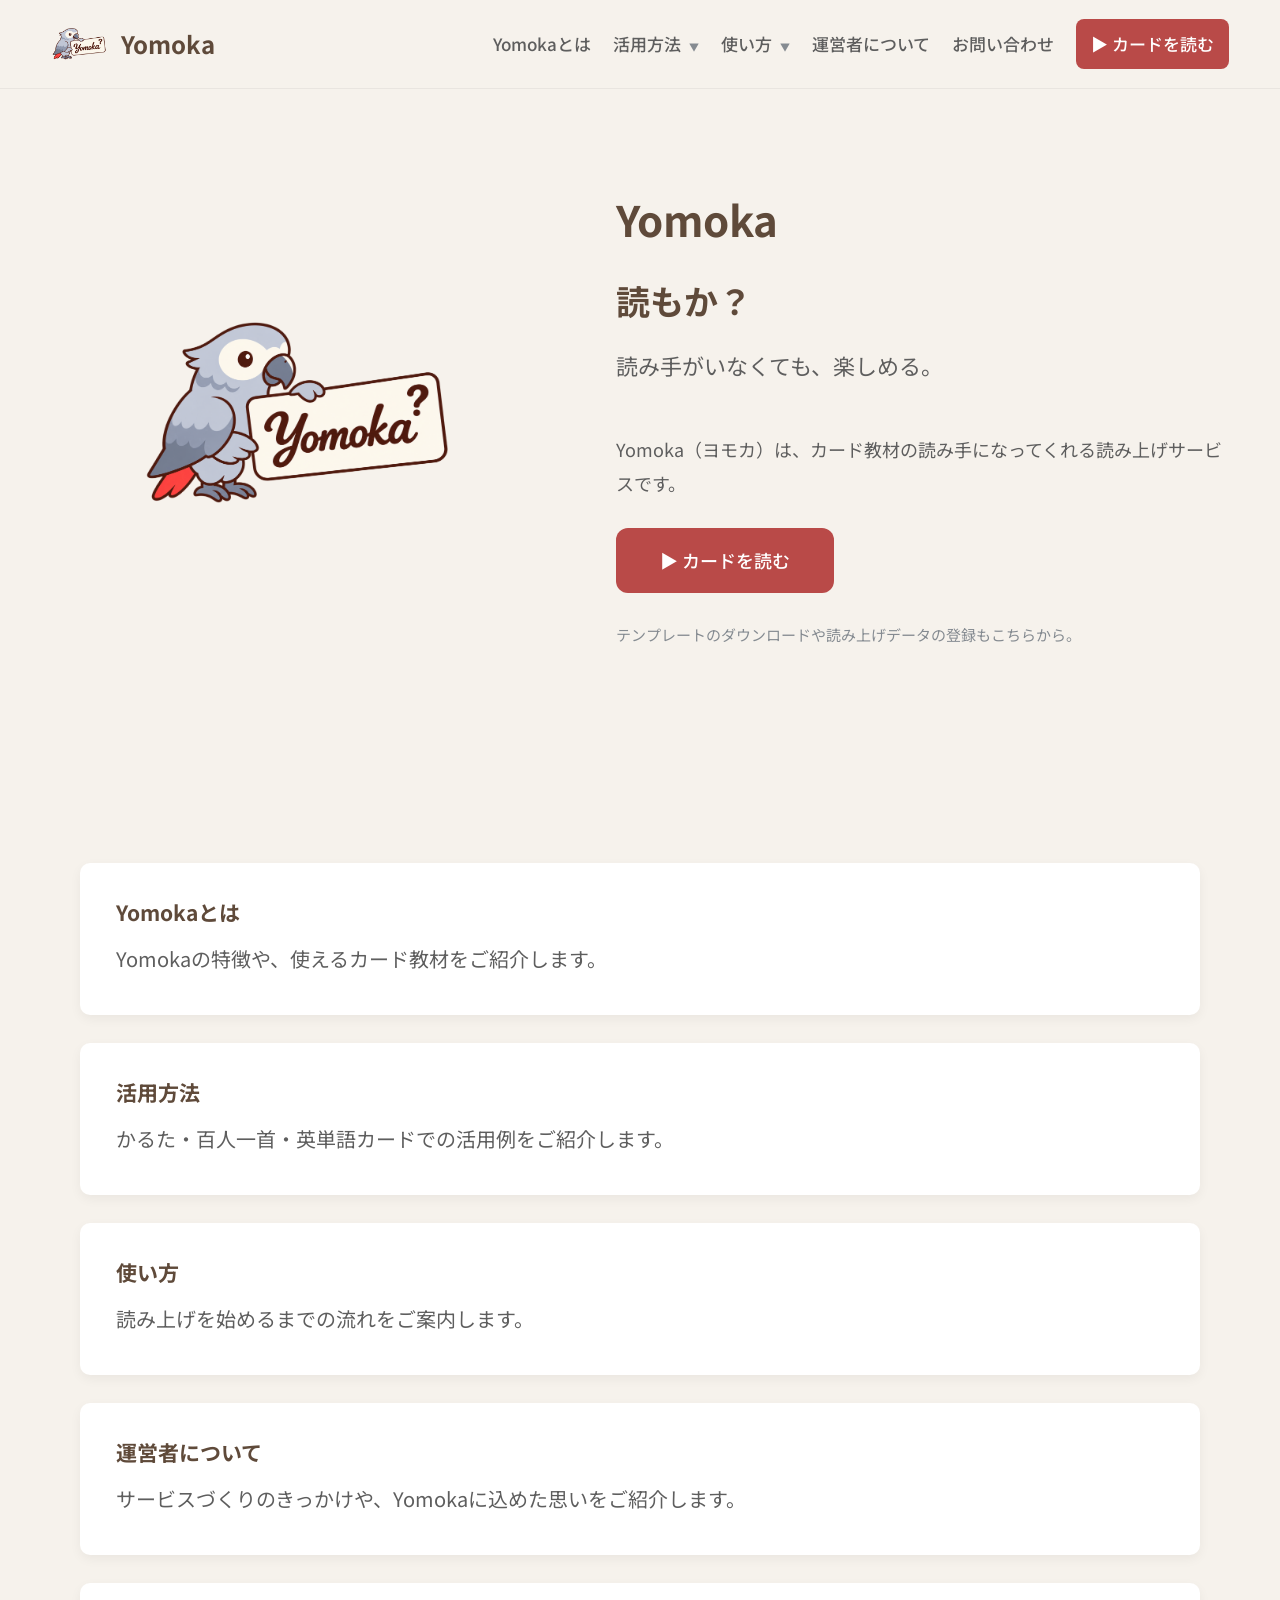
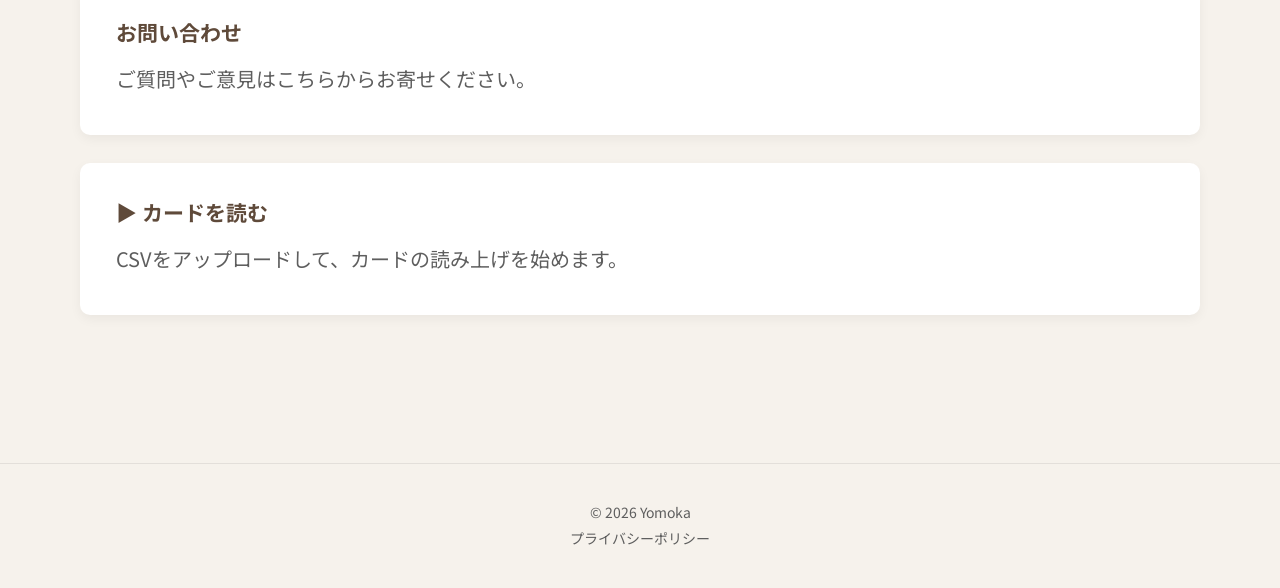
==== commit d455552f: "プライバシーポリシーを追加" ====
--- a/index.html
+++ b/index.html
@@ -24,7 +24,7 @@
 
 <header class="header">
     <div class="container header-inner">
-        <a href="index.html" class="logo">
+        <a href="/" class="logo">
             <img src="images/logo.png" alt="Yomoka ロゴ">
             <span>Yomoka</span>
         </a>
@@ -99,7 +99,7 @@
 
 <footer>
     <div class="container">
-        <p>© 2026 Yomoka</p>
+        <p>© 2026 Yomoka</p><p><a href="privacy.html">プライバシーポリシー</a></p>
     </div>
 </footer>
 
--- a/css/style.css
+++ b/css/style.css
@@ -145,3 +145,9 @@
 .csv-guide .csv-guide-point-card{background:var(--white);border-radius:10px;box-shadow:0 4px 12px rgba(0,0,0,.05);padding:32px 36px;min-width:0}
 .csv-guide .csv-guide-point-card+.csv-guide-point-card{margin-top:32px}
 @media(max-width:760px){.csv-guide .csv-guide-point-card{padding:24px 20px}}
+
+/* Privacy policy: scoped prose spacing and visible list markers. */
+.privacy-content h2{text-align:left;margin-top:48px}
+.privacy-content p+p{margin-top:20px}
+.privacy-content ul{list-style:disc;padding-left:1.5em;margin:16px 0}
+.privacy-content a{overflow-wrap:anywhere}
